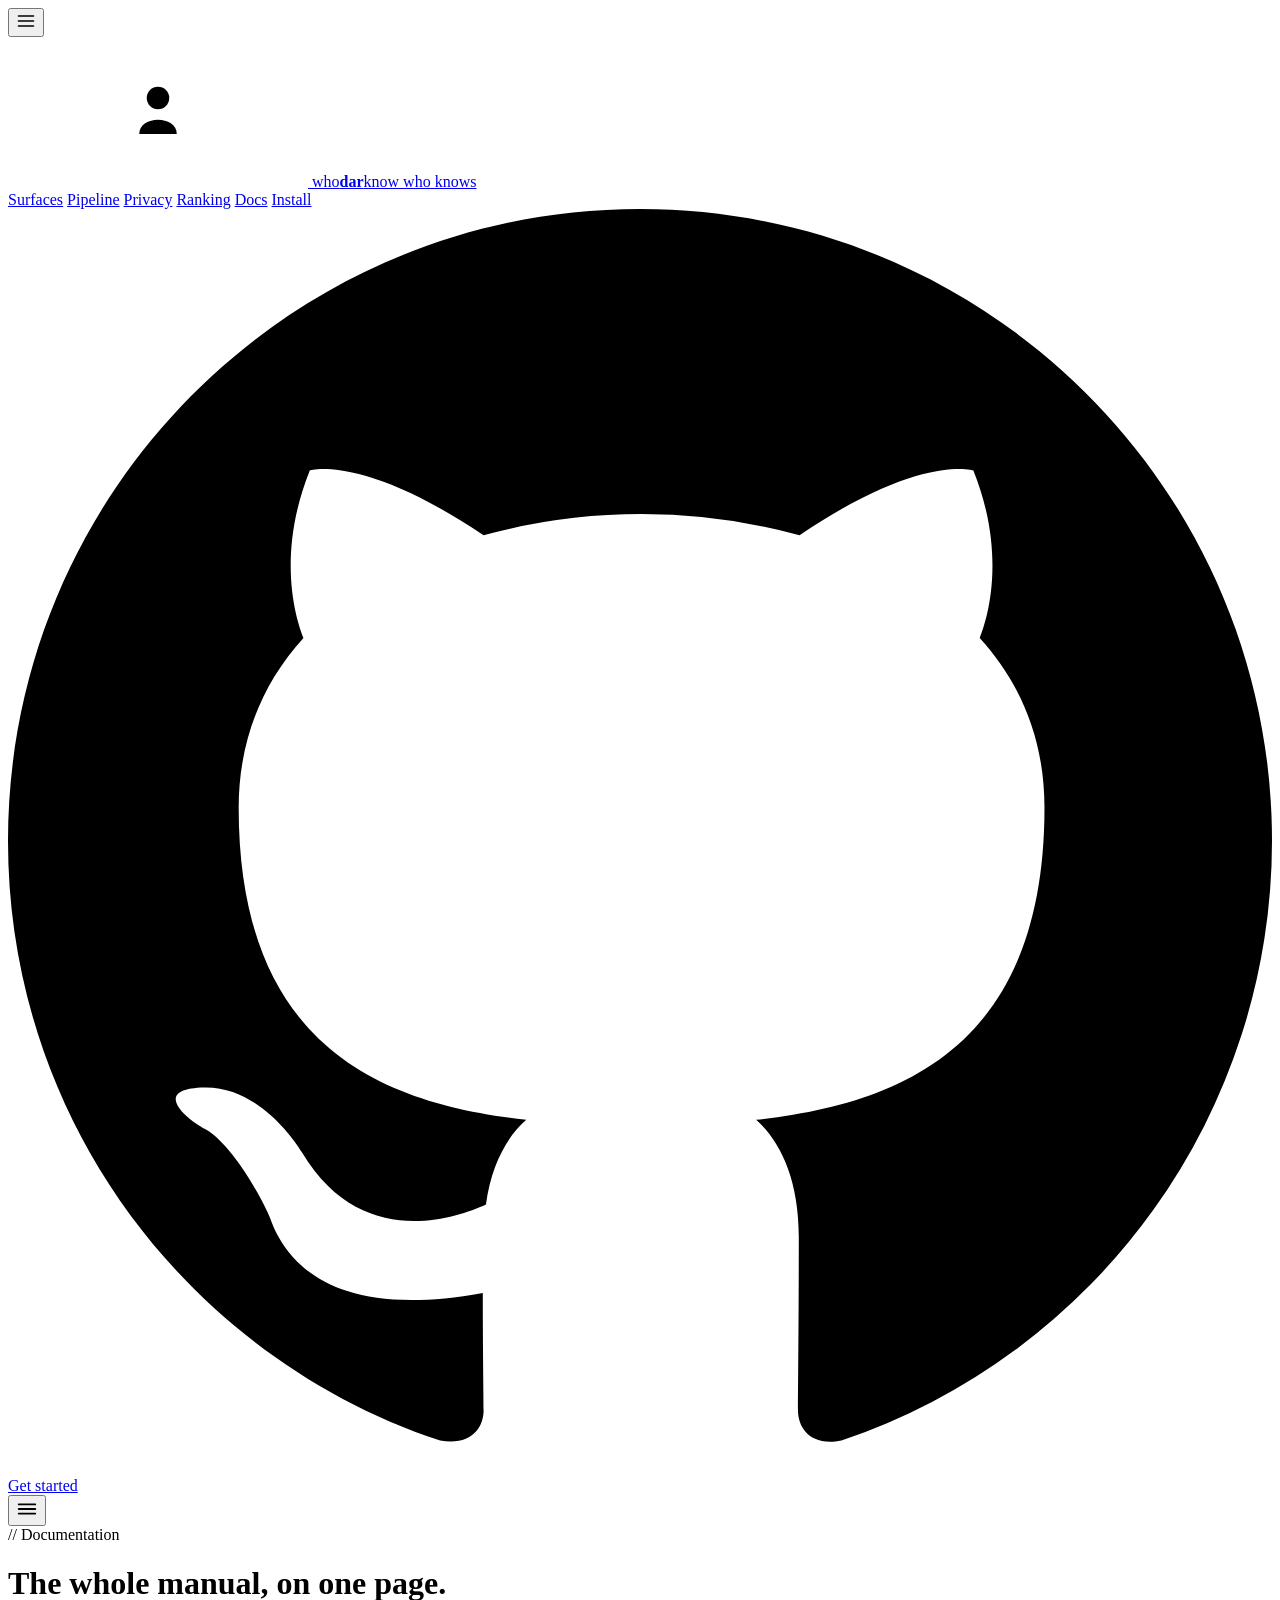
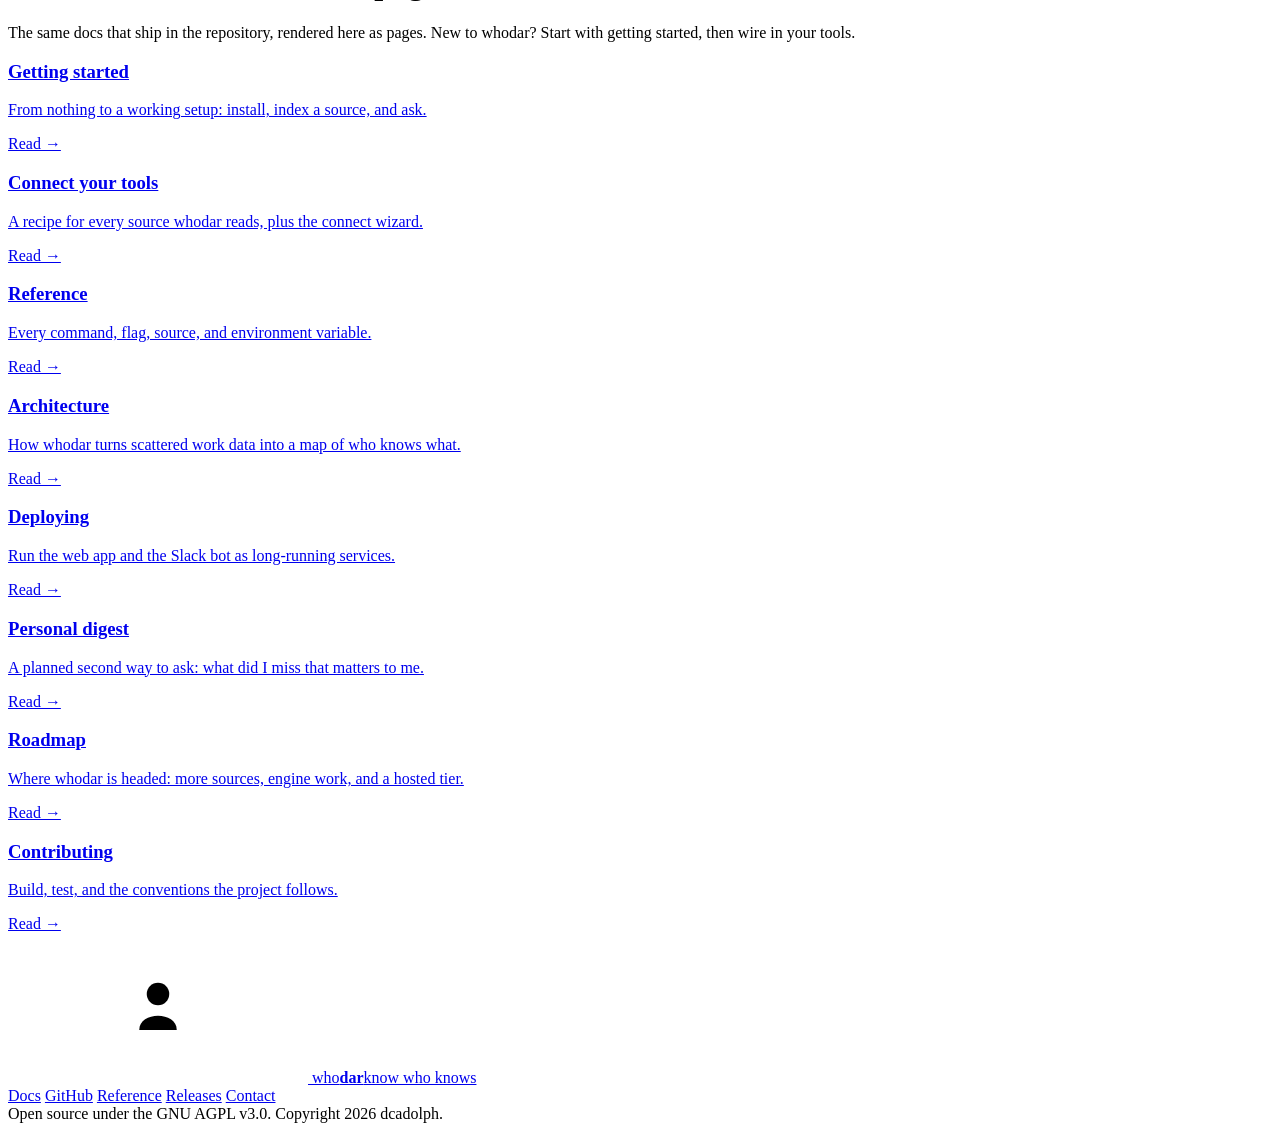
==== site/docs/index.html @ f468a37a "Add a docs site and a top-left menu to the landing page" ====
<!DOCTYPE html>
<html lang="en">
<head>
	<meta charset="utf-8">
	<meta name="viewport" content="width=device-width, initial-scale=1">
	<title>Documentation · whodar</title>
	<meta name="description" content="whodar documentation: install, connect your tools, the command reference, architecture, deploying, and the roadmap.">
	<meta property="og:title" content="Documentation · whodar">
	<meta property="og:description" content="Install, connect your tools, reference, architecture, and more.">
	<meta property="og:type" content="website">
	<link rel="canonical" href="https://whodar.dev/docs/">
	
	<link rel="icon" href="data:image/svg+xml,%3Csvg xmlns='http://www.w3.org/2000/svg' viewBox='0 0 48 48'%3E%3Ccircle cx='24' cy='24' r='20' fill='none' stroke='%2314233a' stroke-width='3'/%3E%3Ccircle cx='24' cy='19.5' r='3.6' fill='%2314233a'/%3E%3Cpath d='M18 31 C18 25 30 25 30 31 Z' fill='%2314233a'/%3E%3Cline x1='37.5' y1='10.5' x2='28' y2='16.5' stroke='%2334e5c5' stroke-width='3.4' stroke-linecap='round'/%3E%3C/svg%3E">
	<link rel="preconnect" href="https://fonts.googleapis.com">
	<link rel="preconnect" href="https://fonts.gstatic.com" crossorigin>
	<link href="https://fonts.googleapis.com/css2?family=Archivo:wght@600;700;800&family=Inter:wght@400;500;600&family=JetBrains+Mono:wght@400;500;600;700&display=swap" rel="stylesheet">
	<link rel="stylesheet" href="/styles.css?v=4">
	<link rel="stylesheet" href="/docs.css?v=1">

</head>
<body class="docs">
	
	<div class="bg" aria-hidden="true"></div>
	<div class="bg-grid" aria-hidden="true"></div>

	<svg width="0" height="0" style="position:absolute" aria-hidden="true">
		<defs>
			<symbol id="radar" viewBox="0 0 48 48">
				<circle class="ring" cx="24" cy="24" r="20" fill="none" stroke-width="3"/>
				<circle class="person" cx="24" cy="19.5" r="3.6"/>
				<path class="person" d="M18 31 C18 25 30 25 30 31 Z"/>
				<line class="beam" x1="37.5" y1="10.5" x2="28" y2="16.5" stroke-width="3.4" stroke-linecap="round"/>
			</symbol>
		</defs>
	</svg>

	<header class="nav scrolled" id="nav">
		<div class="wrap nav-inner">
			<div class="menu" id="menu">
				<button class="menu-btn" id="menu-btn" aria-label="Open menu" aria-expanded="false" aria-controls="menu-drawer">
					<svg viewBox="0 0 24 24" width="20" height="20" fill="none" stroke="currentColor" stroke-width="2" stroke-linecap="round"><line x1="3" y1="6" x2="21" y2="6"/><line x1="3" y1="12" x2="21" y2="12"/><line x1="3" y1="18" x2="21" y2="18"/></svg>
				</button>
				<div class="menu-drawer" id="menu-drawer" hidden>
					<a class="mi" href="/docs/">
						<svg class="mi-ic" viewBox="0 0 24 24" fill="none" stroke="currentColor" stroke-width="1.8" stroke-linejoin="round"><path d="M6 2h9l5 5v15H6z"/><path d="M14 2v6h6"/></svg>
						<span><b>Docs</b><em>Guides and reference</em></span>
					</a>
					<a class="mi" href="https://github.com/dcadolph/whodar" target="_blank" rel="noopener">
						<svg class="mi-ic octo" viewBox="0 0 16 16" fill="currentColor"><path d="M8 0C3.58 0 0 3.58 0 8c0 3.54 2.29 6.53 5.47 7.59.4.07.55-.17.55-.38 0-.19-.01-.82-.01-1.49-2.01.37-2.53-.49-2.69-.94-.09-.23-.48-.94-.82-1.13-.28-.15-.68-.52-.01-.53.63-.01 1.08.58 1.23.82.72 1.21 1.87.87 2.33.66.07-.52.28-.87.51-1.07-1.78-.2-3.64-.89-3.64-3.95 0-.87.31-1.59.82-2.15-.08-.2-.36-1.02.08-2.12 0 0 .67-.21 2.2.82a7.6 7.6 0 0 1 4 0c1.53-1.04 2.2-.82 2.2-.82.44 1.1.16 1.92.08 2.12.51.56.82 1.27.82 2.15 0 3.07-1.87 3.75-3.65 3.95.29.25.54.73.54 1.48 0 1.07-.01 1.93-.01 2.2 0 .21.15.46.55.38A8.01 8.01 0 0 0 16 8c0-4.42-3.58-8-8-8Z"/></svg>
						<span><b>GitHub</b><em>Source, issues, releases</em></span>
					</a>
					<a class="mi" href="mailto:hello@switchtender.com">
						<svg class="mi-ic" viewBox="0 0 24 24" fill="none" stroke="currentColor" stroke-width="1.8" stroke-linejoin="round"><rect x="3" y="5" width="18" height="14" rx="2"/><path d="m3 7 9 6 9-6"/></svg>
						<span><b>Say hello</b><em>hello@switchtender.com</em></span>
					</a>
				</div>
			</div>
			<a class="brand" href="/" aria-label="whodar · know who knows">
				<svg class="brand-mark mark" aria-hidden="true"><use href="#radar"/></svg>
				<span class="brand-lockup"><span class="brand-word">who<b>dar</b></span><span class="brand-tag">know who knows</span></span>
			</a>
			<nav class="nav-links">
				<a href="/#surfaces">Surfaces</a>
				<a href="/#how">Pipeline</a>
				<a href="/#privacy">Privacy</a>
				<a href="/#modes">Ranking</a>
				<a href="/docs/" class="on">Docs</a>
				<a href="/#start">Install</a>
			</nav>
			<div class="nav-cta">
				<a class="gh" href="https://github.com/dcadolph/whodar" target="_blank" rel="noopener" aria-label="whodar on GitHub">
					<svg viewBox="0 0 16 16" aria-hidden="true"><path d="M8 0C3.58 0 0 3.58 0 8c0 3.54 2.29 6.53 5.47 7.59.4.07.55-.17.55-.38 0-.19-.01-.82-.01-1.49-2.01.37-2.53-.49-2.69-.94-.09-.23-.48-.94-.82-1.13-.28-.15-.68-.52-.01-.53.63-.01 1.08.58 1.23.82.72 1.21 1.87.87 2.33.66.07-.52.28-.87.51-1.07-1.78-.2-3.64-.89-3.64-3.95 0-.87.31-1.59.82-2.15-.08-.2-.36-1.02.08-2.12 0 0 .67-.21 2.2.82a7.6 7.6 0 0 1 4 0c1.53-1.04 2.2-.82 2.2-.82.44 1.1.16 1.92.08 2.12.51.56.82 1.27.82 2.15 0 3.07-1.87 3.75-3.65 3.95.29.25.54.73.54 1.48 0 1.07-.01 1.93-.01 2.2 0 .21.15.46.55.38A8.01 8.01 0 0 0 16 8c0-4.42-3.58-8-8-8Z"/></svg>
				</a>
				<a class="btn" href="/#start">Get started</a>
			</div>
			<button class="nav-toggle" id="nav-toggle" aria-label="Menu">
				<svg viewBox="0 0 24 24" width="22" height="22" fill="none" stroke="currentColor" stroke-width="2" stroke-linecap="round"><line x1="3" y1="7" x2="21" y2="7"/><line x1="3" y1="12" x2="21" y2="12"/><line x1="3" y1="17" x2="21" y2="17"/></svg>
			</button>
		</div>
	</header>

	<main class="wrap doc-index">
		<div class="doc-index-head">
			<span class="sec-eyebrow"><span class="n">//</span> Documentation</span>
			<h1>The whole manual, on one page.</h1>
			<p>The same docs that ship in the repository, rendered here as pages. New to whodar? Start with getting started, then wire in your tools.</p>
		</div>
		<div class="doc-cards">
			<a class="doc-card" href="/docs/getting-started">
				<h3>Getting started</h3>
				<p>From nothing to a working setup: install, index a source, and ask.</p>
				<span class="doc-card-go">Read →</span>
			</a><a class="doc-card" href="/docs/connect">
				<h3>Connect your tools</h3>
				<p>A recipe for every source whodar reads, plus the connect wizard.</p>
				<span class="doc-card-go">Read →</span>
			</a><a class="doc-card" href="/docs/reference">
				<h3>Reference</h3>
				<p>Every command, flag, source, and environment variable.</p>
				<span class="doc-card-go">Read →</span>
			</a><a class="doc-card" href="/docs/architecture">
				<h3>Architecture</h3>
				<p>How whodar turns scattered work data into a map of who knows what.</p>
				<span class="doc-card-go">Read →</span>
			</a><a class="doc-card" href="/docs/deploy">
				<h3>Deploying</h3>
				<p>Run the web app and the Slack bot as long-running services.</p>
				<span class="doc-card-go">Read →</span>
			</a><a class="doc-card" href="/docs/digest">
				<h3>Personal digest</h3>
				<p>A planned second way to ask: what did I miss that matters to me.</p>
				<span class="doc-card-go">Read →</span>
			</a><a class="doc-card" href="/docs/roadmap">
				<h3>Roadmap</h3>
				<p>Where whodar is headed: more sources, engine work, and a hosted tier.</p>
				<span class="doc-card-go">Read →</span>
			</a><a class="doc-card" href="/docs/contributing">
				<h3>Contributing</h3>
				<p>Build, test, and the conventions the project follows.</p>
				<span class="doc-card-go">Read →</span>
			</a>
		</div>
	</main>
	
	<footer class="footer">
		<div class="wrap footer-inner">
			<a class="brand" href="/" aria-label="whodar · know who knows">
				<svg class="brand-mark mark" aria-hidden="true"><use href="#radar"/></svg>
				<span class="brand-lockup"><span class="brand-word">who<b>dar</b></span><span class="brand-tag">know who knows</span></span>
			</a>
			<nav>
				<a href="/docs/">Docs</a>
				<a href="https://github.com/dcadolph/whodar">GitHub</a>
				<a href="/docs/reference">Reference</a>
				<a href="https://github.com/dcadolph/whodar/releases">Releases</a>
				<a href="mailto:hello@switchtender.com">Contact</a>
			</nav>
			<span class="foot-note">Open source under the GNU AGPL v3.0. Copyright 2026 dcadolph.</span>
		</div>
	</footer>
	<script src="/app.js?v=4"></script>

</body>
</html>
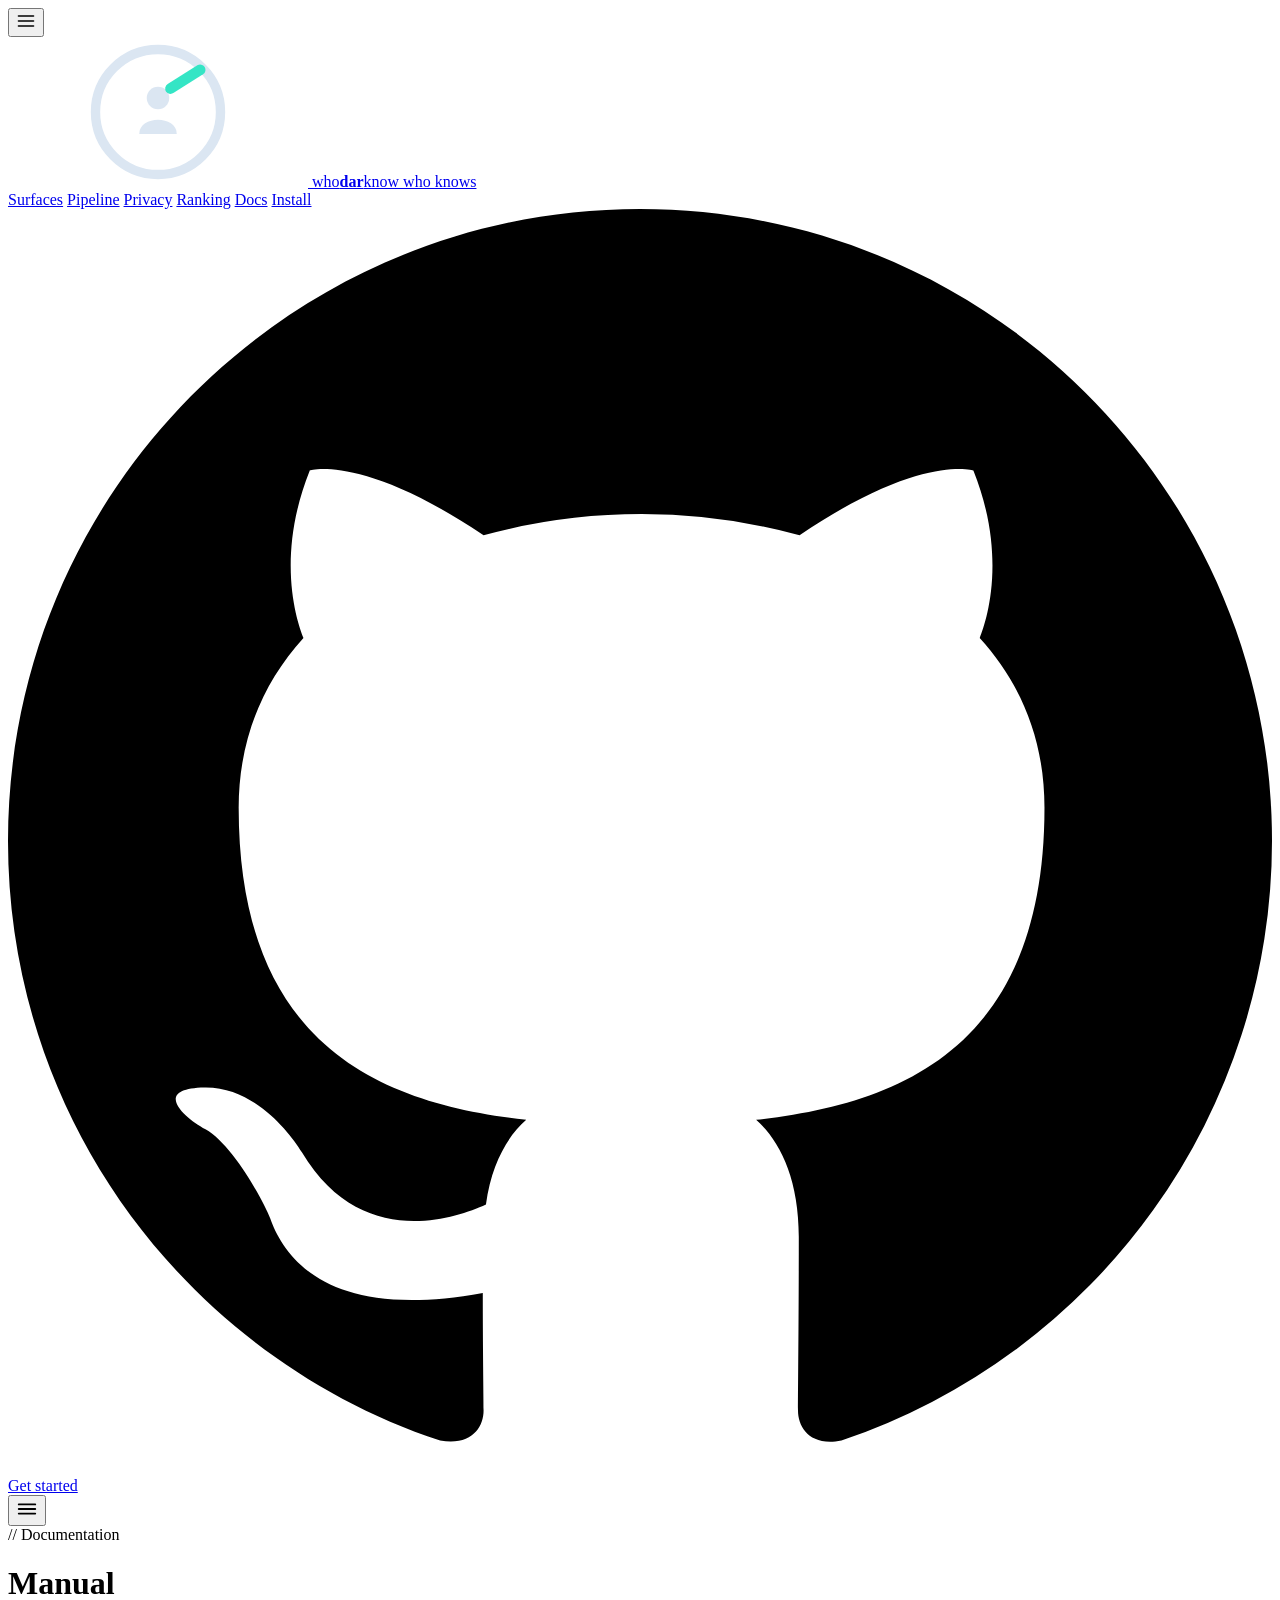
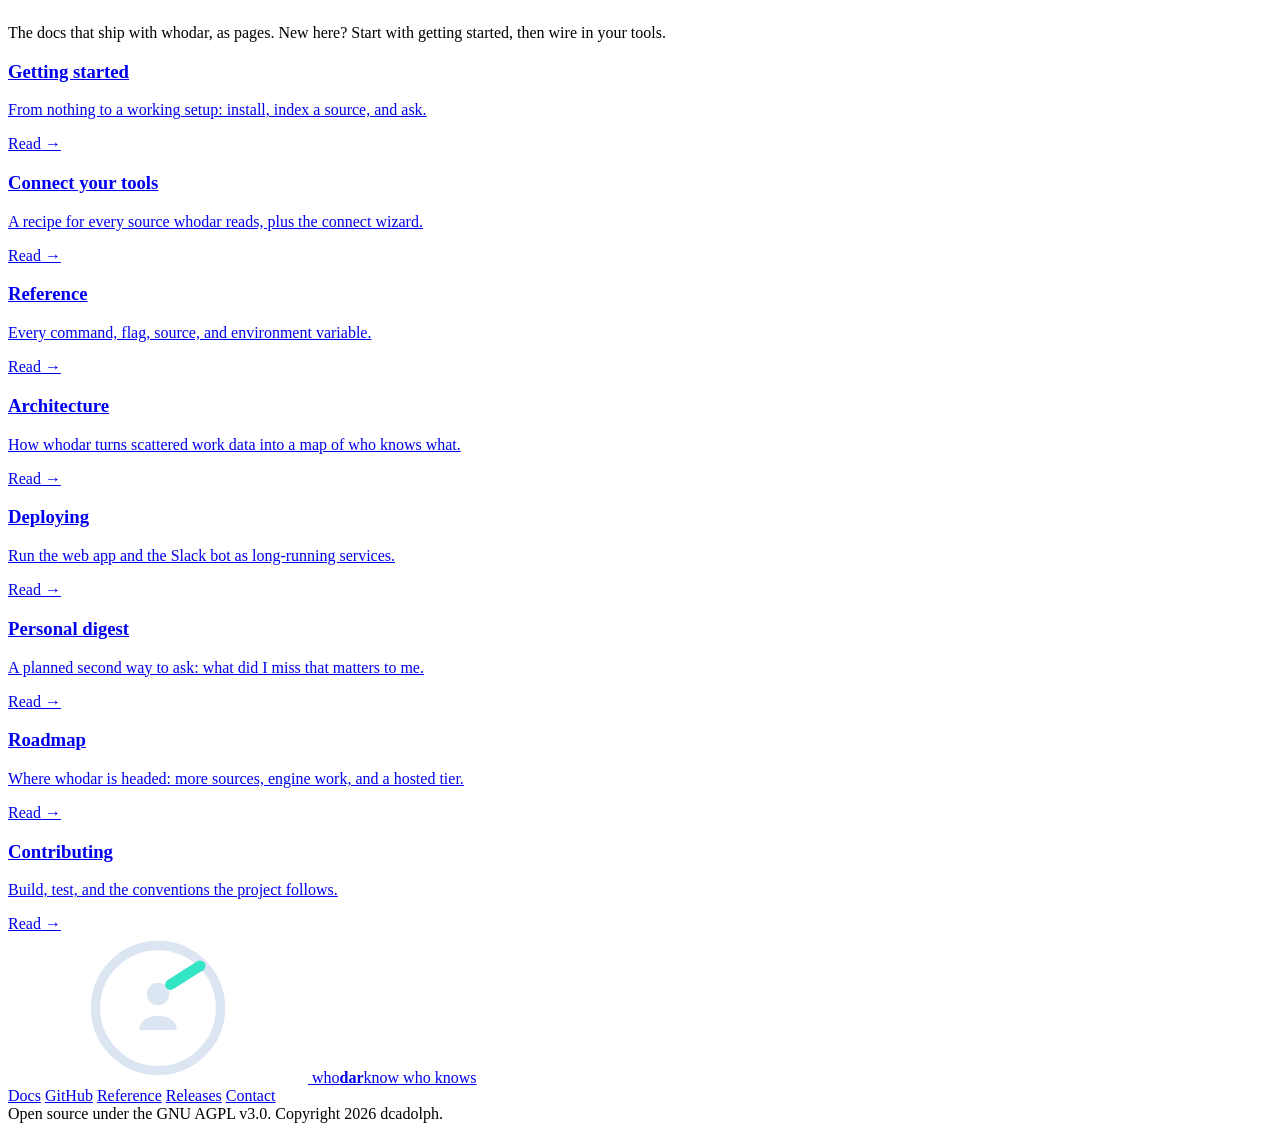
==== commit a641bba1: "Rename docs headline to Manual, even the card grid, show the brand mark" ====
--- a/site/docs/index.html
+++ b/site/docs/index.html
@@ -14,8 +14,8 @@
 	<link rel="preconnect" href="https://fonts.googleapis.com">
 	<link rel="preconnect" href="https://fonts.gstatic.com" crossorigin>
 	<link href="https://fonts.googleapis.com/css2?family=Archivo:wght@600;700;800&family=Inter:wght@400;500;600&family=JetBrains+Mono:wght@400;500;600;700&display=swap" rel="stylesheet">
-	<link rel="stylesheet" href="/styles.css?v=4">
-	<link rel="stylesheet" href="/docs.css?v=1">
+	<link rel="stylesheet" href="/styles.css?v=5">
+	<link rel="stylesheet" href="/docs.css?v=2">
 
 </head>
 <body class="docs">
@@ -26,10 +26,10 @@
 	<svg width="0" height="0" style="position:absolute" aria-hidden="true">
 		<defs>
 			<symbol id="radar" viewBox="0 0 48 48">
-				<circle class="ring" cx="24" cy="24" r="20" fill="none" stroke-width="3"/>
-				<circle class="person" cx="24" cy="19.5" r="3.6"/>
-				<path class="person" d="M18 31 C18 25 30 25 30 31 Z"/>
-				<line class="beam" x1="37.5" y1="10.5" x2="28" y2="16.5" stroke-width="3.4" stroke-linecap="round"/>
+				<circle class="ring" cx="24" cy="24" r="20" fill="none" stroke="#dbe6f2" stroke-width="3"/>
+				<circle class="person" cx="24" cy="19.5" r="3.6" fill="#dbe6f2"/>
+				<path class="person" d="M18 31 C18 25 30 25 30 31 Z" fill="#dbe6f2"/>
+				<line class="beam" x1="37.5" y1="10.5" x2="28" y2="16.5" stroke="#34e5c5" stroke-width="3.4" stroke-linecap="round"/>
 			</symbol>
 		</defs>
 	</svg>
@@ -82,8 +82,8 @@
 	<main class="wrap doc-index">
 		<div class="doc-index-head">
 			<span class="sec-eyebrow"><span class="n">//</span> Documentation</span>
-			<h1>The whole manual, on one page.</h1>
-			<p>The same docs that ship in the repository, rendered here as pages. New to whodar? Start with getting started, then wire in your tools.</p>
+			<h1>Manual</h1>
+			<p>The docs that ship with whodar, as pages. New here? Start with getting started, then wire in your tools.</p>
 		</div>
 		<div class="doc-cards">
 			<a class="doc-card" href="/docs/getting-started">
@@ -138,7 +138,7 @@
 			<span class="foot-note">Open source under the GNU AGPL v3.0. Copyright 2026 dcadolph.</span>
 		</div>
 	</footer>
-	<script src="/app.js?v=4"></script>
+	<script src="/app.js?v=5"></script>
 
 </body>
 </html>
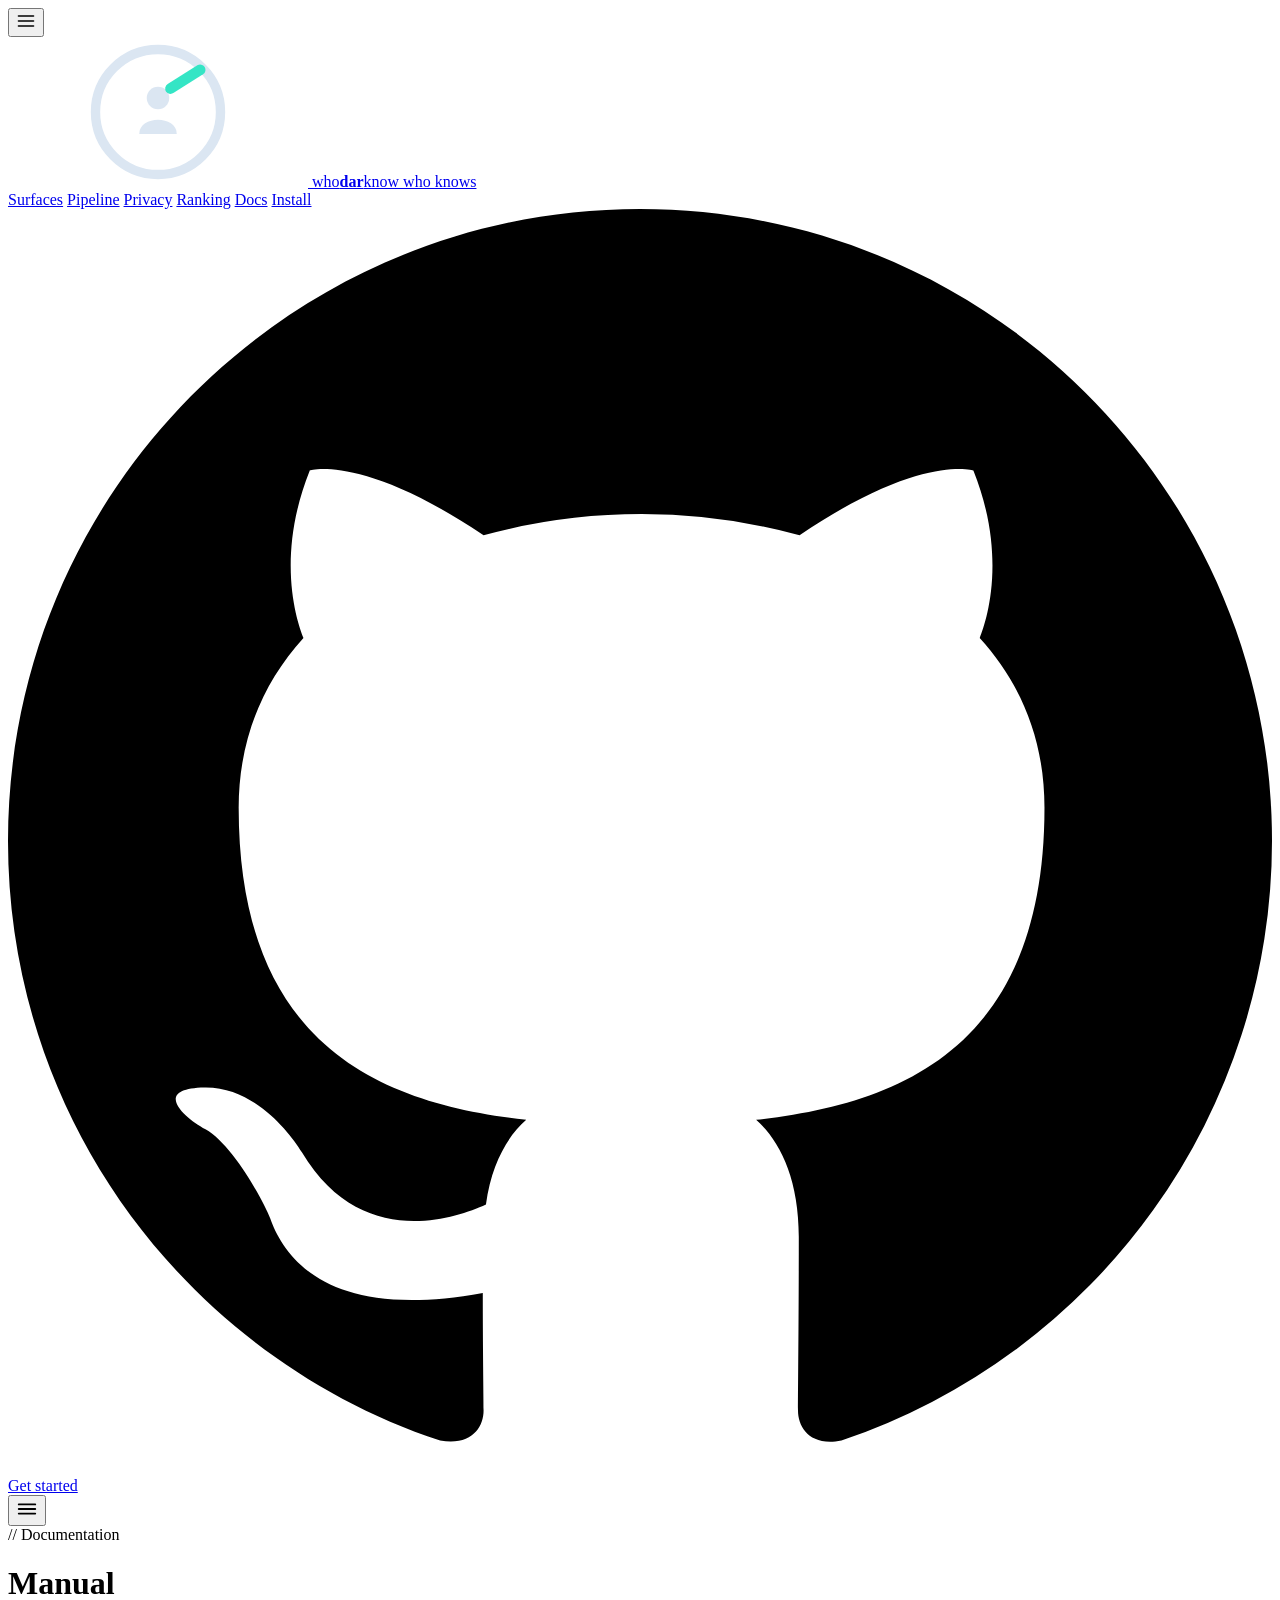
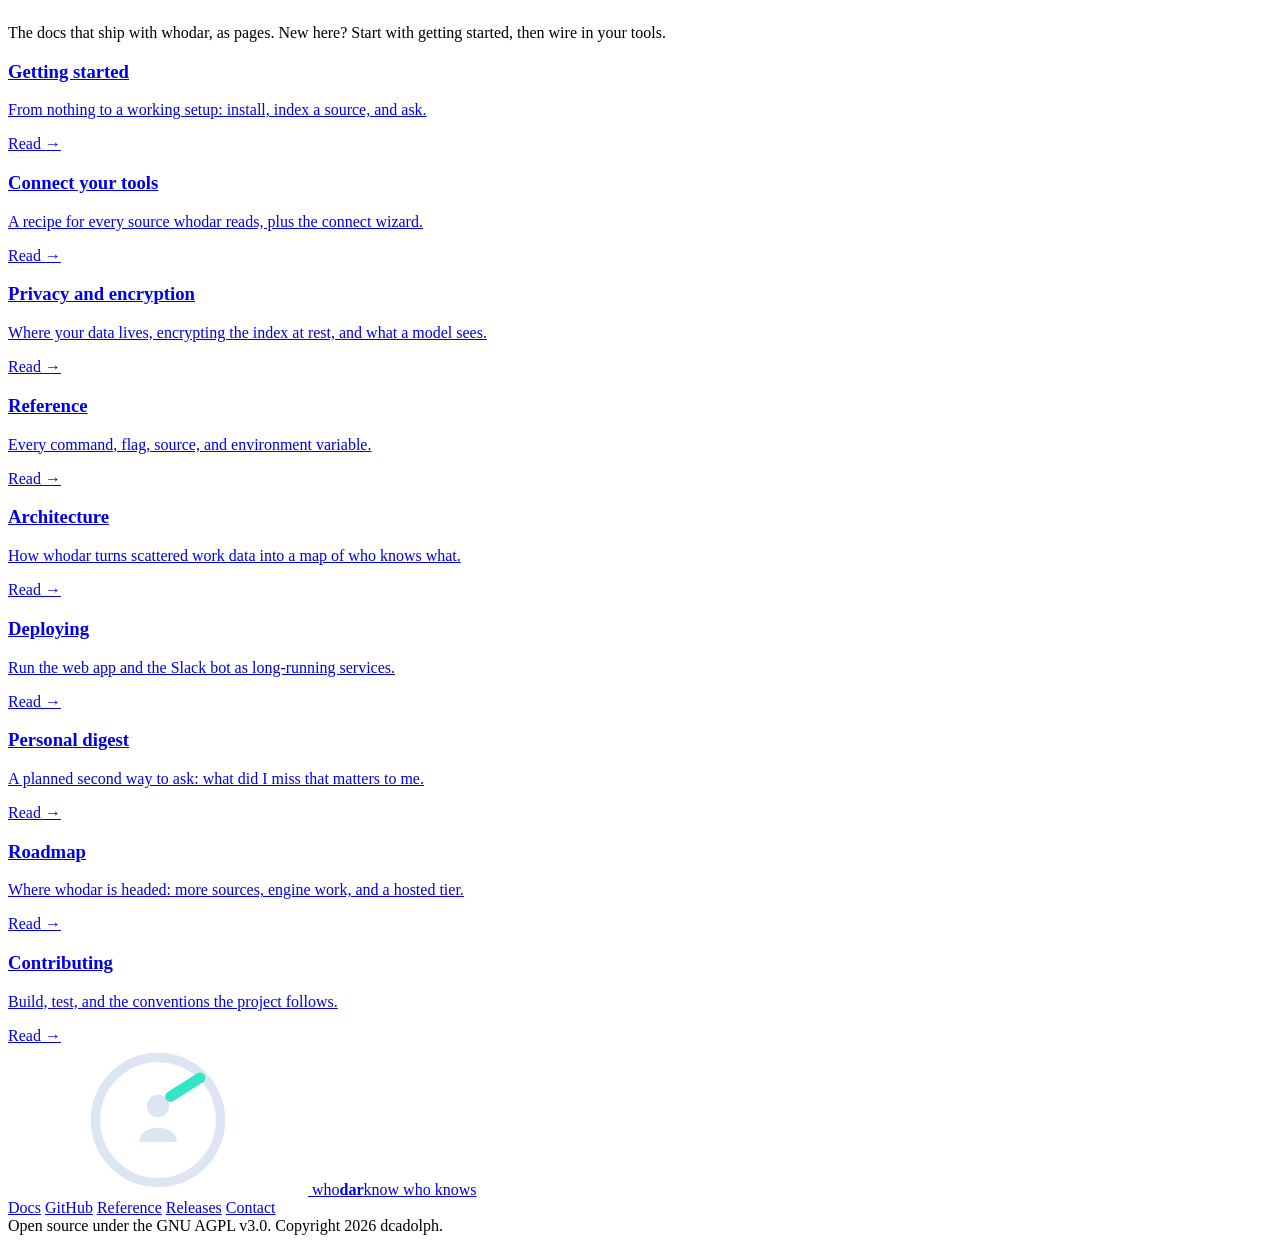
==== commit 0ec495c4: "Document index encryption in the docs and on the site Add a privacy and encryption page to the manua" ====
--- a/site/docs/index.html
+++ b/site/docs/index.html
@@ -14,7 +14,7 @@
 	<link rel="preconnect" href="https://fonts.googleapis.com">
 	<link rel="preconnect" href="https://fonts.gstatic.com" crossorigin>
 	<link href="https://fonts.googleapis.com/css2?family=Archivo:wght@600;700;800&family=Inter:wght@400;500;600&family=JetBrains+Mono:wght@400;500;600;700&display=swap" rel="stylesheet">
-	<link rel="stylesheet" href="/styles.css?v=5">
+	<link rel="stylesheet" href="/styles.css?v=6">
 	<link rel="stylesheet" href="/docs.css?v=2">
 
 </head>
@@ -94,6 +94,10 @@
 				<h3>Connect your tools</h3>
 				<p>A recipe for every source whodar reads, plus the connect wizard.</p>
 				<span class="doc-card-go">Read →</span>
+			</a><a class="doc-card" href="/docs/privacy">
+				<h3>Privacy and encryption</h3>
+				<p>Where your data lives, encrypting the index at rest, and what a model sees.</p>
+				<span class="doc-card-go">Read →</span>
 			</a><a class="doc-card" href="/docs/reference">
 				<h3>Reference</h3>
 				<p>Every command, flag, source, and environment variable.</p>
@@ -138,7 +142,7 @@
 			<span class="foot-note">Open source under the GNU AGPL v3.0. Copyright 2026 dcadolph.</span>
 		</div>
 	</footer>
-	<script src="/app.js?v=5"></script>
+	<script src="/app.js?v=6"></script>
 
 </body>
 </html>
